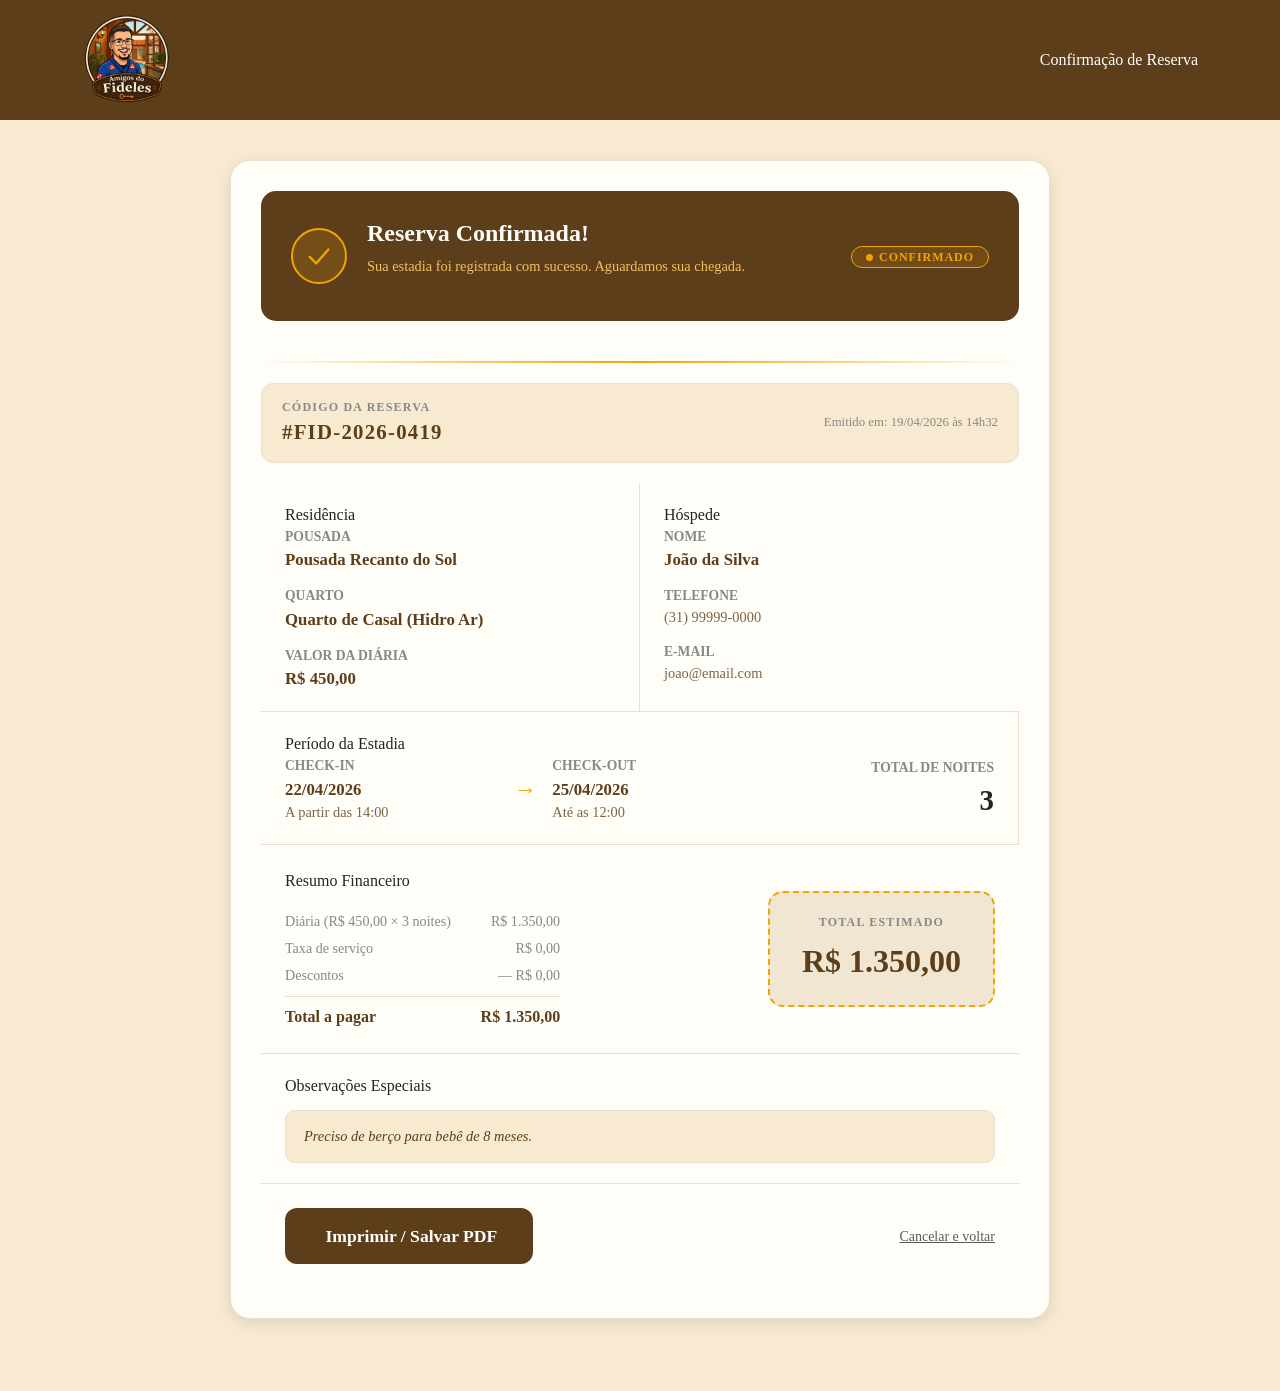
==== codigo/modulos/admin.html @ ab8e42fd "Atualizações" ====
<!DOCTYPE html>
<html lang="pt-BR">
<head>
  <meta charset="UTF-8" />
  <meta name="viewport" content="width=device-width, initial-scale=1.0"/>
  <title>Confirmação de Reserva – Amigos do Fideles</title>
  <link href="https://cdn.jsdelivr.net/npm/bootstrap@5.3.0/dist/css/bootstrap.min.css" rel="stylesheet"/>
  <link rel="stylesheet" href="../css/admin.css"/>
</head>
<body>

  <!-- HEADER (original do projeto) -->
  <nav class="navbar navbar-fideles">
    <div class="container">
      <a class="navbar-brand" href="index.html">
        <img src="../img/logo.png" alt="Logo" style="max-height: 60px;">
      </a>
      <span class="text-white">Confirmação de Reserva</span>
    </div>
  </nav>

  <main>
    <div class="card">

      <!-- BANNER DE SUCESSO -->
      <div class="banner">
        <div class="checkmark">
          <svg viewBox="0 0 30 30" fill="none" stroke-width="2.5" stroke-linecap="round" stroke-linejoin="round">
            <polyline points="5,16 12,23 25,8"/>
          </svg>
        </div>
        <div class="banner-text">
          <h1>Reserva Confirmada!</h1>
          <p>Sua estadia foi registrada com sucesso. Aguardamos sua chegada.</p>
        </div>
        <div style="margin-left:auto;">
          <div class="badge"><span class="badge-dot"></span>Confirmado</div>
        </div>
      </div>

      <div class="divider-gold"></div>

      <!-- CÓDIGO DA RESERVA -->
      <div class="code-strip">
        <div>
          <div class="code-label">Código da Reserva</div>
          <div class="code-value">#FID-2026-0419</div>
        </div>
        <div class="code-date">Emitido em: 19/04/2026 às 14h32</div>
      </div>

      <!-- GRID DE CONTEÚDO -->
      <div class="body-grid">

        <!-- RESIDÊNCIA -->
        <div class="section">
          <div class="section-title">Residência</div>
          <div class="info-row">
            <label>Pousada</label>
            <strong>Pousada Recanto do Sol</strong>
          </div>
          <div class="info-row">
            <label>Quarto</label>
            <strong>Quarto de Casal (Hidro Ar)</strong>
          </div>
          <div class="info-row">
            <label>Valor da Diária</label>
            <strong>R$ 450,00</strong>
          </div>
        </div>

        <!-- HÓSPEDE -->
        <div class="section">
          <div class="section-title">Hóspede</div>
          <div class="info-row">
            <label>Nome</label>
            <strong>João da Silva</strong>
          </div>
          <div class="info-row">
            <label>Telefone</label>
            <span>(31) 99999-0000</span>
          </div>
          <div class="info-row">
            <label>E-mail</label>
            <span>joao@email.com</span>
          </div>
        </div>

        <!-- DATAS -->
        <div class="section" style="grid-column: 1 / -1;">
          <div class="section-title">Período da Estadia</div>
          <div class="dates-row">
            <div class="date-block">
              <div class="info-row">
                <label>Check-in</label>
                <strong>22/04/2026</strong>
                <span>A partir das 14:00</span>
              </div>
            </div>
            <div class="arrow-block">→</div>
            <div class="date-block">
              <div class="info-row">
                <label>Check-out</label>
                <strong>25/04/2026</strong>
                <span>Até as 12:00</span>
              </div>
            </div>
            <div class="arrow-block" style="padding-right:0;"></div>
            <div class="date-block" style="text-align:right;">
              <div class="info-row" style="align-items:flex-end;">
                <label>Total de Noites</label>
                <strong style="font-size:1.8rem; color:var(--gold);">3</strong>
              </div>
            </div>
          </div>
        </div>

        <!-- TOTAL -->
        <div class="total-section">
          <div class="price-breakdown">
            <div class="section-title" style="margin-bottom:12px;">Resumo Financeiro</div>
            <div class="price-line">
              <span>Diária (R$ 450,00 × 3 noites)</span>
              <span>R$ 1.350,00</span>
            </div>
            <div class="price-line">
              <span>Taxa de serviço</span>
              <span>R$ 0,00</span>
            </div>
            <div class="price-line">
              <span>Descontos</span>
              <span>— R$ 0,00</span>
            </div>
            <div class="price-line total">
              <span>Total a pagar</span>
              <span>R$ 1.350,00</span>
            </div>
          </div>
          <div class="total-highlight">
            <div class="tl">Total Estimado</div>
            <div class="tv">R$ 1.350,00</div>
          </div>
        </div>

        <!-- OBSERVAÇÕES -->
        <div class="obs-section">
          <div class="section-title" style="margin-bottom:12px;">Observações Especiais</div>
          <div class="obs-box">Preciso de berço para bebê de 8 meses.</div>
        </div>

      </div><!-- /body-grid -->

      <!-- AÇÕES -->
      <div class="actions">
        <button class="btn-confirmar" >&nbsp;Imprimir / Salvar PDF</button>
         <p class="text-center mt-3 small"><a href="index.html" class="text-muted">Cancelar e voltar</a></p>
      </div>

    </div><!-- /card -->
  </main>

  <script src="https://cdn.jsdelivr.net/npm/bootstrap@5.3.0/dist/js/bootstrap.bundle.min.js"></script>
</body>
</html>
---- codigo/css/admin.css ----
* {
    margin: 0;
    padding: 0;
    box-sizing: border-box;
}

:root {
    --primary-marrom: #5D3E1A;
    --secondary-gold: #F0A500;
    --background-rustico: #F7EAD0;
    --white-paper: #FFFDF8;
}

body {
    background-color: var(--background-rustico);
    font-family: 'Georgia', serif;
}

/* ── NAVBAR ──────────────────────────────────────── */
.navbar-fideles {
    background-color: var(--primary-marrom);
    padding: 10px 0;
}

.navbar-brand img {
    max-height: 90px !important;
}

/* ── CONTAINER PRINCIPAL ─────────────────────────── */
main {
    display: flex;
    justify-content: center;
    padding: 40px 24px 72px;
}

.card {
    background: var(--white-paper);
    border-radius: 20px;
    padding: 30px;
    box-shadow: 0 4px 15px rgba(0, 0, 0, 0.1);
    border: 1px solid #E8DFD0;
    width: 100%;
    max-width: 820px;
    animation: slideUp .5s ease both;
}

@keyframes slideUp {
    from { opacity: 0; transform: translateY(24px); }
    to   { opacity: 1; transform: translateY(0); }
}

/* ── BANNER DE SUCESSO ───────────────────────────── */
.banner {
    background-color: var(--primary-marrom);
    border-radius: 15px;
    padding: 28px 30px;
    display: flex;
    align-items: center;
    gap: 20px;
    margin-bottom: 20px;
}

.checkmark {
    width: 56px;
    height: 56px;
    border-radius: 50%;
    background: rgba(240, 165, 0, .15);
    border: 2px solid var(--secondary-gold);
    display: flex;
    align-items: center;
    justify-content: center;
    flex-shrink: 0;
}

.checkmark svg {
    width: 28px;
    height: 28px;
    stroke: var(--secondary-gold);
}

.banner-text h1 {
    font-family: 'Georgia', serif;
    color: var(--white-paper);
    font-size: 1.5rem;
    font-weight: bold;
}

.banner-text p {
    color: #F0C060;
    font-size: .9rem;
    margin-top: 4px;
}

/* ── BADGE ───────────────────────────────────────── */
.badge {
    display: inline-flex;
    align-items: center;
    gap: 6px;
    background: rgba(240, 165, 0, .12);
    border: 1px solid var(--secondary-gold);
    color: var(--secondary-gold);
    border-radius: 999px;
    padding: 4px 14px;
    font-size: .75rem;
    font-weight: bold;
    letter-spacing: .08em;
    text-transform: uppercase;
}

.badge-dot {
    width: 7px;
    height: 7px;
    border-radius: 50%;
    background: var(--secondary-gold);
    animation: pulse 1.8s ease infinite;
}

@keyframes pulse {
    0%, 100% { opacity: 1; }
    50%       { opacity: .3; }
}

/* ── DIVIDER DOURADO ─────────────────────────────── */
.divider-gold {
    height: 2px;
    background: linear-gradient(90deg, transparent, var(--secondary-gold), transparent);
    margin: 20px 0;
}

/* ── CÓDIGO DA RESERVA ───────────────────────────── */
.code-strip {
    background-color: var(--background-rustico);
    border-radius: 12px;
    padding: 14px 20px;
    display: flex;
    align-items: center;
    justify-content: space-between;
    flex-wrap: wrap;
    gap: 8px;
    margin-bottom: 20px;
    border: 1px solid #E8DFD0;
}

.code-label {
    font-size: .75rem;
    color: #888;
    text-transform: uppercase;
    font-weight: bold;
    letter-spacing: .1em;
}

.code-value {
    font-size: 1.3rem;
    color: var(--primary-marrom);
    font-weight: bold;
    letter-spacing: .06em;
}

.code-date {
    font-size: .8rem;
    color: #888;
}

/* ── SEÇÃO TÍTULO ────────────────────────────────── */
.secao-titulo {
    color: var(--primary-marrom);
    font-weight: bold;
    border-bottom: 2px solid var(--secondary-gold);
    padding-bottom: 10px;
    margin-bottom: 20px;
    font-size: .7rem;
    text-transform: uppercase;
    letter-spacing: .14em;
    display: inline-block;
}

/* ── GRID DE CONTEÚDO ────────────────────────────── */
.body-grid {
    display: grid;
    grid-template-columns: 1fr 1fr;
    gap: 0;
}

.section {
    padding: 20px 24px;
    border-bottom: 1px solid #E8DFD0;
}

.section:nth-child(odd) {
    border-right: 1px solid #E8DFD0;
}

/* ── LINHAS DE INFO ──────────────────────────────── */
.info-row {
    display: flex;
    flex-direction: column;
    margin-bottom: 14px;
}

.info-row:last-child {
    margin-bottom: 0;
}

.info-label,
.info-row label {
    font-size: .85rem;
    color: #888;
    text-transform: uppercase;
    font-weight: bold;
}

.info-valor,
.info-row strong {
    font-size: 1.05rem;
    color: var(--primary-marrom);
    font-weight: 600;
}

.info-row span {
    font-size: .9rem;
    color: var(--primary-marrom);
    opacity: .8;
}

/* ── DATAS ───────────────────────────────────────── */
.dates-row {
    display: flex;
    align-items: center;
}

.date-block {
    flex: 1;
}

.arrow-block {
    padding: 0 16px;
    color: var(--secondary-gold);
    font-size: 1.4rem;
    flex-shrink: 0;
}

/* ── TOTAL ───────────────────────────────────────── */
.total-section {
    grid-column: 1 / -1;
    padding: 24px;
    display: flex;
    align-items: center;
    justify-content: space-between;
    flex-wrap: wrap;
    gap: 20px;
    border-bottom: 1px solid #E8DFD0;
}

.price-breakdown {
    display: flex;
    flex-direction: column;
    gap: 6px;
}

.price-line {
    display: flex;
    justify-content: space-between;
    gap: 40px;
    font-size: .88rem;
    color: #888;
}

.price-line.total {
    font-size: 1rem;
    color: var(--primary-marrom);
    font-weight: bold;
    padding-top: 8px;
    border-top: 1px solid #E8DFD0;
    margin-top: 4px;
}

.total-highlight {
    background-color: #F1E6D2;
    border: 2px dashed var(--secondary-gold);
    border-radius: 15px;
    padding: 20px 32px;
    text-align: center;
    min-width: 200px;
}

.total-highlight .tl {
    font-size: .75rem;
    text-transform: uppercase;
    font-weight: bold;
    color: #888;
    letter-spacing: .1em;
    margin-bottom: 6px;
}

.total-highlight .tv {
    font-size: 2rem;
    color: var(--primary-marrom);
    font-weight: bold;
}

/* ── OBSERVAÇÕES ─────────────────────────────────── */
.obs-section {
    grid-column: 1 / -1;
    padding: 20px 24px;
    border-bottom: 1px solid #E8DFD0;
}

.obs-box {
    background-color: var(--background-rustico);
    border: 1px solid #E8DFD0;
    border-radius: 10px;
    padding: 14px 18px;
    font-size: .9rem;
    color: var(--primary-marrom);
    line-height: 1.6;
    font-style: italic;
    min-height: 50px;
}

/* ── AÇÕES ───────────────────────────────────────── */
.actions {
    padding: 24px;
    display: flex;
    align-items: center;
    justify-content: space-between;
    flex-wrap: wrap;
    gap: 14px;
}

.btn-confirmar {
    background-color: var(--primary-marrom);
    color: white;
    border: none;
    padding: 15px 36px;
    border-radius: 12px;
    font-weight: bold;
    font-size: 1.1rem;
    cursor: pointer;
    transition: 0.3s;
}

.btn-confirmar:hover {
    background-color: var(--secondary-gold);
    transform: translateY(-3px);
}

.btn-back {
    background: none;
    border: none;
    color: #888;
    font-size: .85rem;
    cursor: pointer;
    text-decoration: underline;
    text-underline-offset: 3px;
    font-family: 'Georgia', serif;
    transition: color .2s;
}

.btn-back:hover {
    color: var(--primary-marrom);
}

/* ── IMPRESSÃO ───────────────────────────────────── */
@media print {
    body { background: white; }
    .navbar-fideles { print-color-adjust: exact; -webkit-print-color-adjust: exact; }
    .banner { print-color-adjust: exact; -webkit-print-color-adjust: exact; }
    .total-highlight { print-color-adjust: exact; -webkit-print-color-adjust: exact; }
    .actions { display: none; }
    .card { box-shadow: none; }
}

/* ── RESPONSIVO ──────────────────────────────────── */
@media (max-width: 640px) {
    .body-grid { grid-template-columns: 1fr; }
    .section:nth-child(odd) { border-right: none; }
    .total-section, .obs-section { grid-column: 1; }
    .banner { flex-wrap: wrap; }
}
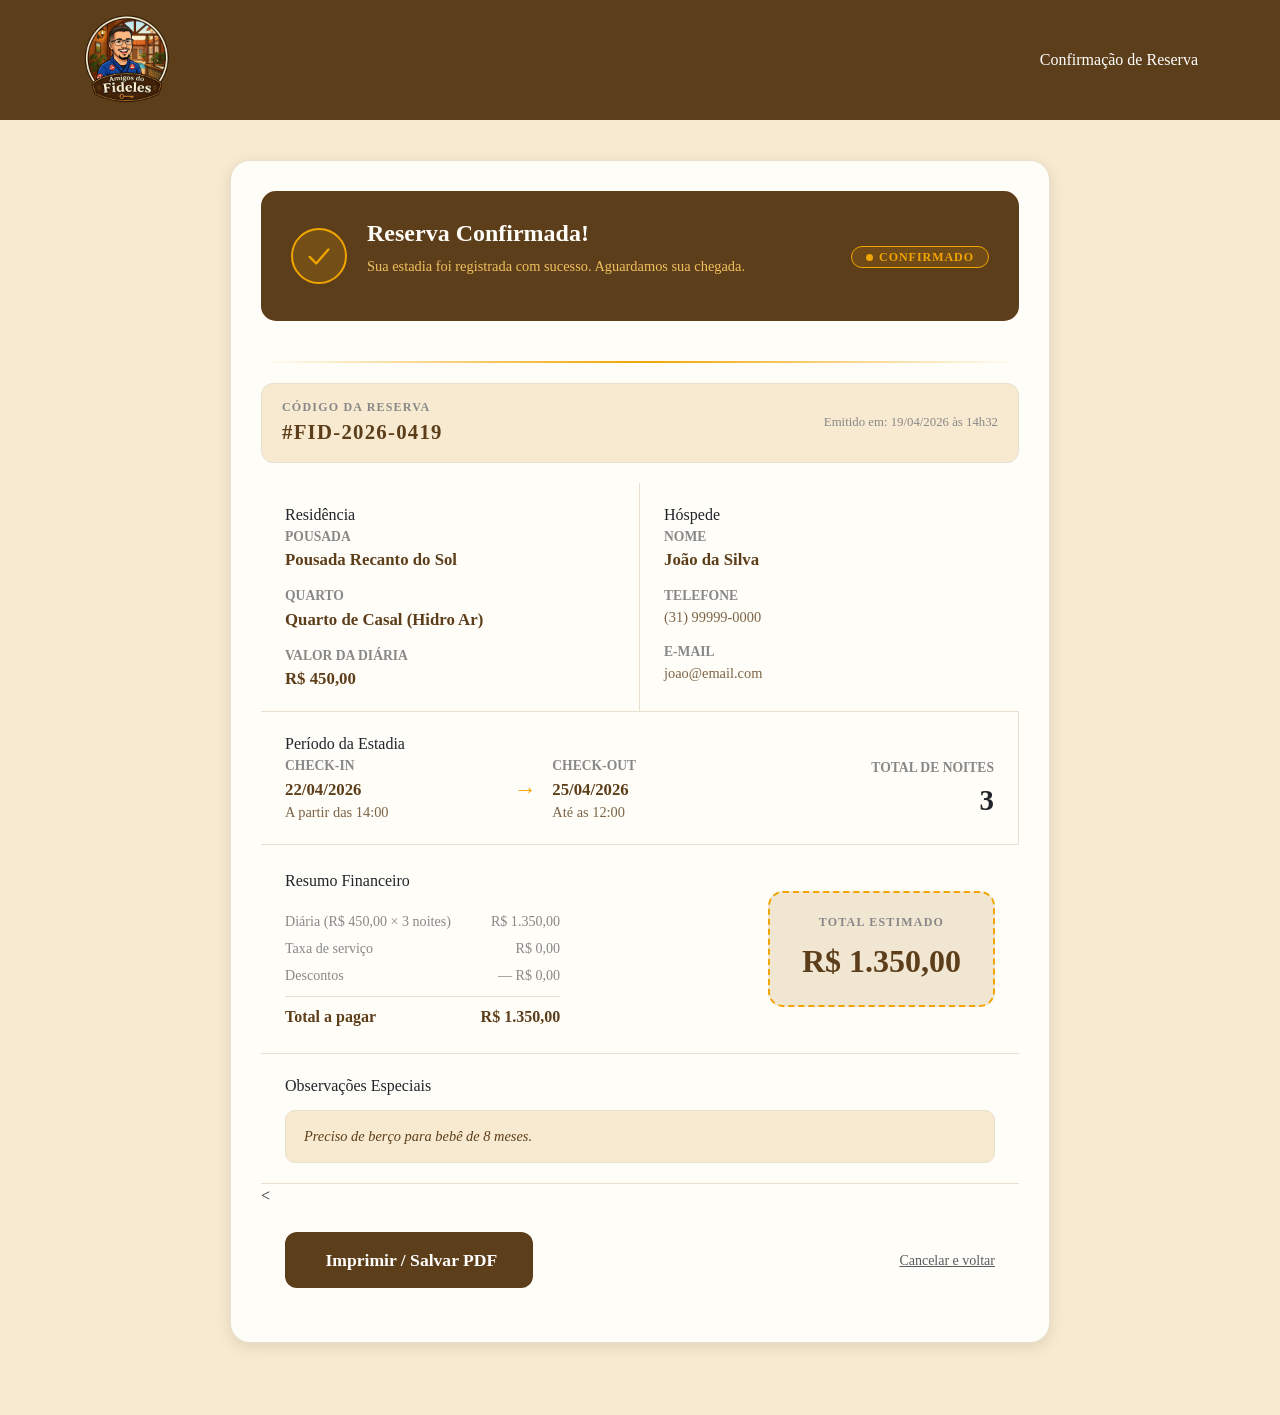
==== commit 988e1815: "Atualizações" ====
--- a/codigo/modulos/admin.html
+++ b/codigo/modulos/admin.html
@@ -9,7 +9,6 @@
 </head>
 <body>
 
-  <!-- HEADER (original do projeto) -->
   <nav class="navbar navbar-fideles">
     <div class="container">
       <a class="navbar-brand" href="index.html">
@@ -22,7 +21,6 @@
   <main>
     <div class="card">
 
-      <!-- BANNER DE SUCESSO -->
       <div class="banner">
         <div class="checkmark">
           <svg viewBox="0 0 30 30" fill="none" stroke-width="2.5" stroke-linecap="round" stroke-linejoin="round">
@@ -40,7 +38,6 @@
 
       <div class="divider-gold"></div>
 
-      <!-- CÓDIGO DA RESERVA -->
       <div class="code-strip">
         <div>
           <div class="code-label">Código da Reserva</div>
@@ -49,10 +46,8 @@
         <div class="code-date">Emitido em: 19/04/2026 às 14h32</div>
       </div>
 
-      <!-- GRID DE CONTEÚDO -->
       <div class="body-grid">
 
-        <!-- RESIDÊNCIA -->
         <div class="section">
           <div class="section-title">Residência</div>
           <div class="info-row">
@@ -69,7 +64,6 @@
           </div>
         </div>
 
-        <!-- HÓSPEDE -->
         <div class="section">
           <div class="section-title">Hóspede</div>
           <div class="info-row">
@@ -86,7 +80,6 @@
           </div>
         </div>
 
-        <!-- DATAS -->
         <div class="section" style="grid-column: 1 / -1;">
           <div class="section-title">Período da Estadia</div>
           <div class="dates-row">
@@ -142,13 +135,13 @@
           </div>
         </div>
 
-        <!-- OBSERVAÇÕES -->
+       
         <div class="obs-section">
           <div class="section-title" style="margin-bottom:12px;">Observações Especiais</div>
           <div class="obs-box">Preciso de berço para bebê de 8 meses.</div>
         </div>
 
-      </div><!-- /body-grid -->
+      </div><
 
       <!-- AÇÕES -->
       <div class="actions">
@@ -156,7 +149,7 @@
          <p class="text-center mt-3 small"><a href="index.html" class="text-muted">Cancelar e voltar</a></p>
       </div>
 
-    </div><!-- /card -->
+    </div>
   </main>
 
   <script src="https://cdn.jsdelivr.net/npm/bootstrap@5.3.0/dist/js/bootstrap.bundle.min.js"></script>
--- a/codigo/css/admin.css
+++ b/codigo/css/admin.css
@@ -16,7 +16,6 @@
     font-family: 'Georgia', serif;
 }
 
-/* ── NAVBAR ──────────────────────────────────────── */
 .navbar-fideles {
     background-color: var(--primary-marrom);
     padding: 10px 0;
@@ -26,7 +25,6 @@
     max-height: 90px !important;
 }
 
-/* ── CONTAINER PRINCIPAL ─────────────────────────── */
 main {
     display: flex;
     justify-content: center;
@@ -49,7 +47,6 @@
     to   { opacity: 1; transform: translateY(0); }
 }
 
-/* ── BANNER DE SUCESSO ───────────────────────────── */
 .banner {
     background-color: var(--primary-marrom);
     border-radius: 15px;
@@ -91,7 +88,6 @@
     margin-top: 4px;
 }
 
-/* ── BADGE ───────────────────────────────────────── */
 .badge {
     display: inline-flex;
     align-items: center;
@@ -120,14 +116,12 @@
     50%       { opacity: .3; }
 }
 
-/* ── DIVIDER DOURADO ─────────────────────────────── */
 .divider-gold {
     height: 2px;
     background: linear-gradient(90deg, transparent, var(--secondary-gold), transparent);
     margin: 20px 0;
 }
 
-/* ── CÓDIGO DA RESERVA ───────────────────────────── */
 .code-strip {
     background-color: var(--background-rustico);
     border-radius: 12px;
@@ -161,7 +155,6 @@
     color: #888;
 }
 
-/* ── SEÇÃO TÍTULO ────────────────────────────────── */
 .secao-titulo {
     color: var(--primary-marrom);
     font-weight: bold;
@@ -174,7 +167,6 @@
     display: inline-block;
 }
 
-/* ── GRID DE CONTEÚDO ────────────────────────────── */
 .body-grid {
     display: grid;
     grid-template-columns: 1fr 1fr;
@@ -190,7 +182,6 @@
     border-right: 1px solid #E8DFD0;
 }
 
-/* ── LINHAS DE INFO ──────────────────────────────── */
 .info-row {
     display: flex;
     flex-direction: column;
@@ -222,7 +213,6 @@
     opacity: .8;
 }
 
-/* ── DATAS ───────────────────────────────────────── */
 .dates-row {
     display: flex;
     align-items: center;
@@ -239,7 +229,6 @@
     flex-shrink: 0;
 }
 
-/* ── TOTAL ───────────────────────────────────────── */
 .total-section {
     grid-column: 1 / -1;
     padding: 24px;
@@ -298,7 +287,6 @@
     font-weight: bold;
 }
 
-/* ── OBSERVAÇÕES ─────────────────────────────────── */
 .obs-section {
     grid-column: 1 / -1;
     padding: 20px 24px;
@@ -317,7 +305,6 @@
     min-height: 50px;
 }
 
-/* ── AÇÕES ───────────────────────────────────────── */
 .actions {
     padding: 24px;
     display: flex;
@@ -360,7 +347,6 @@
     color: var(--primary-marrom);
 }
 
-/* ── IMPRESSÃO ───────────────────────────────────── */
 @media print {
     body { background: white; }
     .navbar-fideles { print-color-adjust: exact; -webkit-print-color-adjust: exact; }
@@ -370,7 +356,6 @@
     .card { box-shadow: none; }
 }
 
-/* ── RESPONSIVO ──────────────────────────────────── */
 @media (max-width: 640px) {
     .body-grid { grid-template-columns: 1fr; }
     .section:nth-child(odd) { border-right: none; }
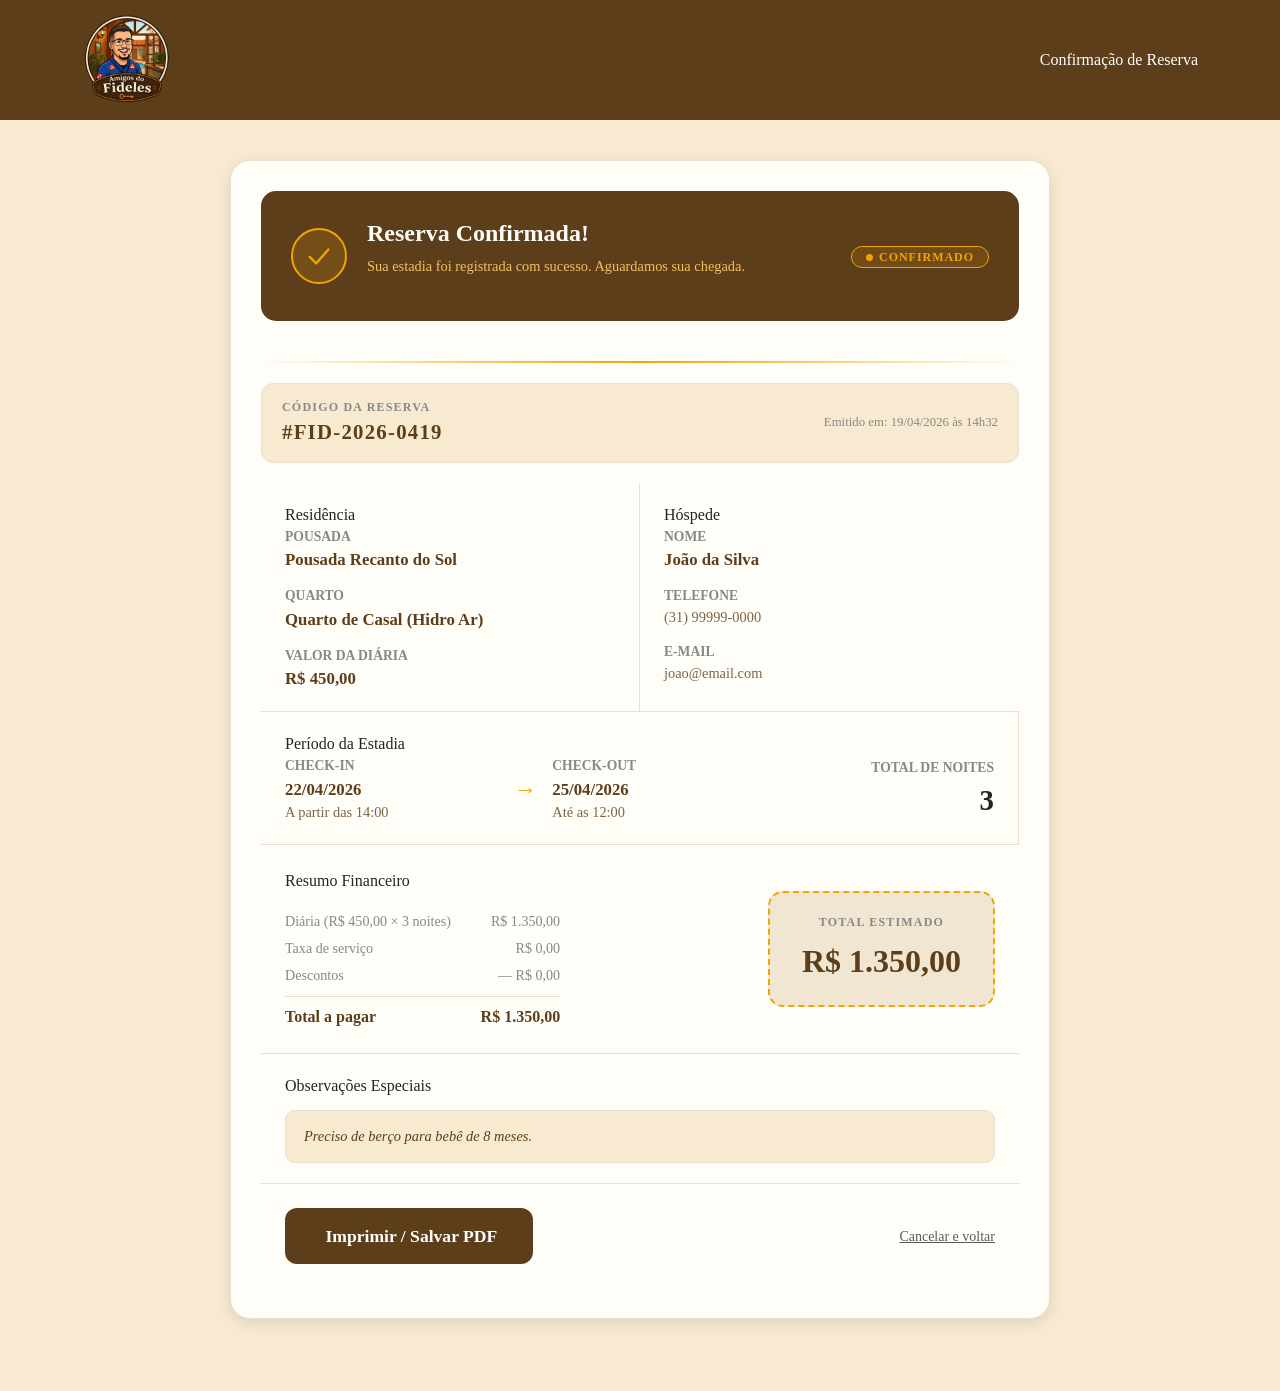
==== commit 461b4f2b: "alteracoes cards CRC e pagina de relatorio de alugueis" ====
--- a/codigo/modulos/admin.html
+++ b/codigo/modulos/admin.html
@@ -108,7 +108,7 @@
           </div>
         </div>
 
-        <!-- TOTAL -->
+
         <div class="total-section">
           <div class="price-breakdown">
             <div class="section-title" style="margin-bottom:12px;">Resumo Financeiro</div>
@@ -141,9 +141,8 @@
           <div class="obs-box">Preciso de berço para bebê de 8 meses.</div>
         </div>
 
-      </div><
+      </div>
 
-      <!-- AÇÕES -->
       <div class="actions">
         <button class="btn-confirmar" >&nbsp;Imprimir / Salvar PDF</button>
          <p class="text-center mt-3 small"><a href="index.html" class="text-muted">Cancelar e voltar</a></p>
